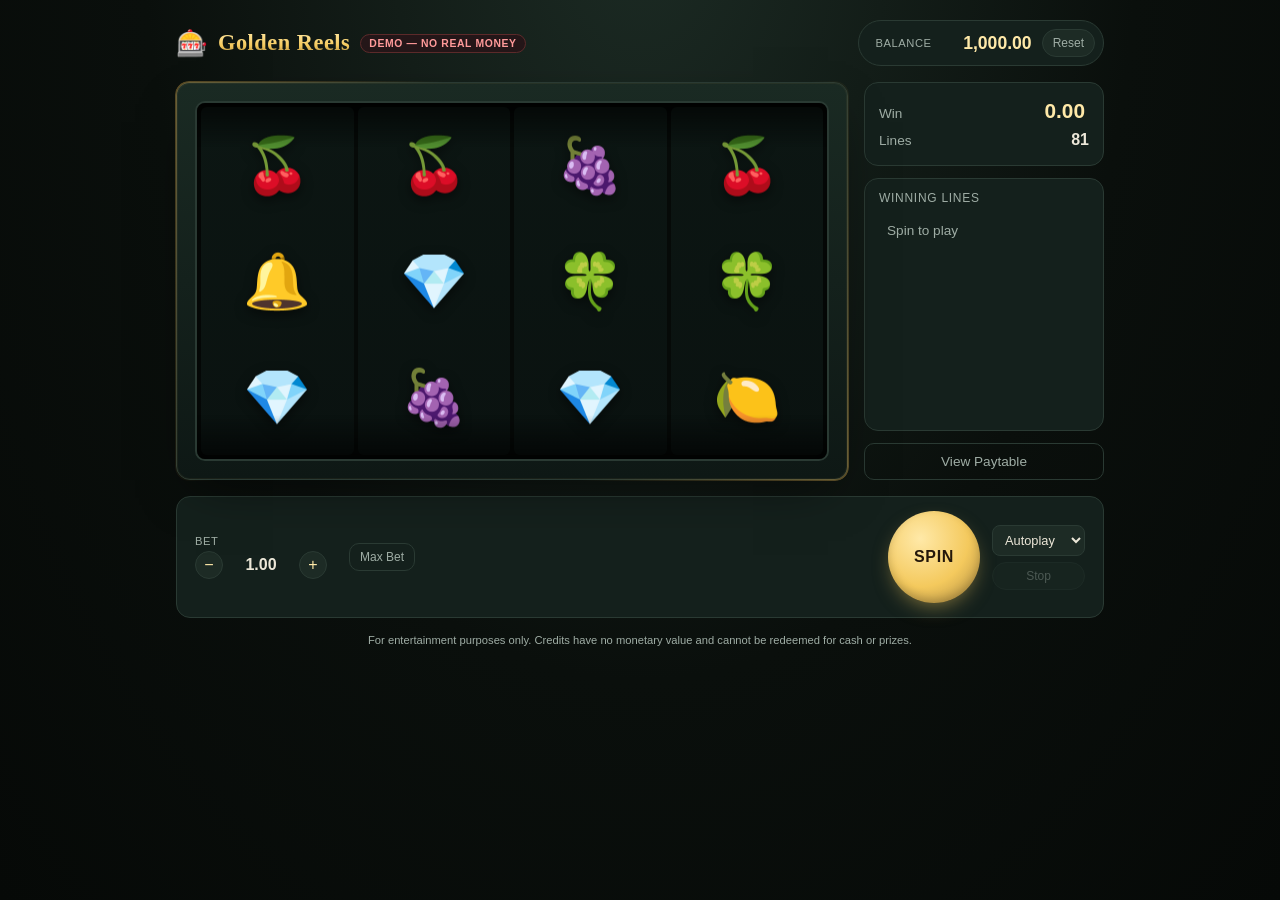
==== index.html @ acd743df "Initial commit: import slot project to this PC Co-Authored-By: Claude Sonnet 5 <noreply@anthropic.co" ====
<!DOCTYPE html>
<html lang="en">
<head>
<meta charset="UTF-8">
<meta name="viewport" content="width=device-width, initial-scale=1.0">
<title>Golden Reels — Demo Slot (81 Lines)</title>
<link rel="stylesheet" href="style.css">
</head>
<body>
<div class="table-felt">

  <header class="topbar">
    <div class="brand">
      <span class="brand-icon">🎰</span>
      <span class="brand-name">Golden Reels</span>
      <span class="demo-badge">DEMO — NO REAL MONEY</span>
    </div>
    <div class="balance-box">
      <span class="label">Balance</span>
      <span class="value" id="balance">1,000.00</span>
      <button class="mini-btn" id="reset-balance" title="Reset demo balance to 1,000.00">Reset</button>
    </div>
  </header>

  <main class="game">
    <div class="machine">
      <div class="machine-glow"></div>
      <div class="reels-frame">
        <div class="reels" id="reels">
          <!-- 4 reels injected by JS -->
        </div>
        <div class="reels-shade top"></div>
        <div class="reels-shade bottom"></div>
      </div>

      <canvas class="confetti-canvas" id="confetti-canvas"></canvas>

      <div class="win-banner" id="win-banner">
        <span class="win-banner-title" id="win-banner-title"></span>
        <span class="win-banner-amount" id="win-banner-amount"></span>
      </div>
    </div>

    <aside class="side-panel">
      <div class="panel-card">
        <div class="panel-row">
          <span class="panel-label">Win</span>
          <span class="panel-value gold" id="last-win">0.00 <small id="last-win-mult"></small></span>
        </div>
        <div class="panel-row">
          <span class="panel-label">Lines</span>
          <span class="panel-value">81</span>
        </div>
      </div>

      <div class="panel-card lines-list-card">
        <div class="panel-title">Winning Lines</div>
        <ul id="lines-list" class="lines-list">
          <li class="lines-list-empty">Spin to play</li>
        </ul>
      </div>

      <button class="text-btn" id="open-paytable">View Paytable</button>
    </aside>
  </main>

  <footer class="controls">
    <div class="bet-controls">
      <div class="bet-block">
        <span class="ctrl-label">Bet</span>
        <div class="stepper">
          <button id="bet-down" aria-label="Decrease bet">−</button>
          <span id="bet-amount">1.00</span>
          <button id="bet-up" aria-label="Increase bet">+</button>
        </div>
      </div>
      <button class="text-btn small" id="max-bet">Max Bet</button>
    </div>

    <div class="spin-controls">
      <button class="spin-btn" id="spin-btn">
        <span id="spin-btn-label">SPIN</span>
      </button>
      <div class="autoplay-controls">
        <select id="autoplay-count" title="Autoplay spins">
          <option value="0">Autoplay</option>
          <option value="10">10 spins</option>
          <option value="25">25 spins</option>
          <option value="50">50 spins</option>
          <option value="100">100 spins</option>
        </select>
        <button class="mini-btn" id="autoplay-stop" disabled>Stop</button>
      </div>
    </div>
  </footer>

  <p class="disclaimer">For entertainment purposes only. Credits have no monetary value and cannot be redeemed for cash or prizes.</p>
</div>

<div class="modal-backdrop" id="paytable-backdrop">
  <div class="modal" role="dialog" aria-modal="true" aria-labelledby="paytable-title">
    <div class="modal-header">
      <h2 id="paytable-title">Paytable</h2>
      <button class="modal-close" id="close-paytable" aria-label="Close paytable">✕</button>
    </div>
    <p class="modal-sub">Multipliers apply to your total bet per winning line. Matches count consecutively from the leftmost reel, checked across all 81 lines — several lines often win on the same spin. 🃏 Wild substitutes for all symbols.</p>
    <div class="paytable-grid" id="paytable-grid"></div>
  </div>
</div>

<div class="jackpot-overlay" id="jackpot-overlay">
  <div class="jackpot-flash"></div>
  <div class="jackpot-text" id="jackpot-text">JACKPOT!!!</div>
  <div class="coin-rain" id="coin-rain"></div>
</div>

<div class="secret-hint" id="secret-hint">✨</div>

<script src="script.js"></script>
</body>
</html>
---- style.css ----
:root {
  --felt-dark: #0b1210;
  --felt: #0f1f1a;
  --gold: #f4c95d;
  --gold-bright: #ffe9a8;
  --gold-dim: #a9873f;
  --ink: #0a0c0a;
  --panel: #14201c;
  --panel-line: #2a3a33;
  --text: #ece7d8;
  --text-dim: #9fada5;
  --red: #d84b4b;
  --win-glow: #ffd76a;
  --radius: 14px;
  color-scheme: dark;
}

* { box-sizing: border-box; }

html, body {
  margin: 0;
  min-height: 100%;
  background: radial-gradient(ellipse at 50% -10%, #1c2b24 0%, #0a0f0c 55%, #060907 100%);
  color: var(--text);
  font-family: "Segoe UI", -apple-system, BlinkMacSystemFont, "Helvetica Neue", Arial, sans-serif;
}

.table-felt {
  max-width: 960px;
  margin: 0 auto;
  padding: 20px 16px 32px;
  display: flex;
  flex-direction: column;
  gap: 16px;
  min-height: 100vh;
}

/* ---------- Topbar ---------- */
.topbar {
  display: flex;
  justify-content: space-between;
  align-items: center;
  flex-wrap: wrap;
  gap: 10px;
}

.brand {
  display: flex;
  align-items: center;
  gap: 10px;
}

.brand-icon { font-size: 1.6rem; }

.brand-name {
  font-family: Georgia, "Times New Roman", serif;
  font-weight: 700;
  font-size: 1.4rem;
  letter-spacing: 0.5px;
  background: linear-gradient(180deg, var(--gold-bright), var(--gold) 60%, var(--gold-dim));
  -webkit-background-clip: text;
  background-clip: text;
  color: transparent;
}

.demo-badge {
  font-size: 0.65rem;
  font-weight: 700;
  letter-spacing: 0.06em;
  background: #241618;
  color: #ff9a9a;
  border: 1px solid #5c2a2a;
  padding: 3px 8px;
  border-radius: 999px;
}

.balance-box {
  display: flex;
  align-items: center;
  gap: 10px;
  background: var(--panel);
  border: 1px solid var(--panel-line);
  border-radius: 999px;
  padding: 8px 8px 8px 16px;
}

.balance-box .label {
  font-size: 0.7rem;
  color: var(--text-dim);
  text-transform: uppercase;
  letter-spacing: 0.05em;
}

.balance-box .value {
  font-variant-numeric: tabular-nums;
  font-weight: 700;
  font-size: 1.1rem;
  color: var(--gold-bright);
  min-width: 90px;
  text-align: right;
}

.mini-btn {
  background: #1d2b25;
  border: 1px solid var(--panel-line);
  color: var(--text-dim);
  font-size: 0.75rem;
  padding: 6px 10px;
  border-radius: 999px;
  cursor: pointer;
  transition: all 0.15s ease;
}
.mini-btn:hover:not(:disabled) { color: var(--text); border-color: var(--gold-dim); }
.mini-btn:disabled { opacity: 0.4; cursor: not-allowed; }

/* ---------- Game layout ---------- */
.game {
  display: grid;
  grid-template-columns: 1fr 240px;
  gap: 16px;
}

@media (max-width: 720px) {
  .game { grid-template-columns: 1fr; }
}

.machine {
  position: relative;
  background: linear-gradient(180deg, #1a2a23, #0e1815);
  border: 1px solid var(--panel-line);
  border-radius: var(--radius);
  padding: 18px;
  box-shadow: 0 20px 50px -20px rgba(0,0,0,0.6), inset 0 0 0 1px rgba(244,201,93,0.05);
}

.machine-glow {
  position: absolute;
  inset: -2px;
  border-radius: var(--radius);
  padding: 2px;
  background: linear-gradient(120deg, var(--gold-dim), transparent 30%, transparent 70%, var(--gold-dim));
  opacity: 0.5;
  -webkit-mask: linear-gradient(#000 0 0) content-box, linear-gradient(#000 0 0);
  -webkit-mask-composite: xor;
  mask-composite: exclude;
  pointer-events: none;
}

.reels-frame {
  position: relative;
  border-radius: 10px;
  overflow: hidden;
  background: #060a08;
  border: 2px solid #2a3a33;
  box-shadow: inset 0 8px 24px rgba(0,0,0,0.6);
}

.reels {
  display: grid;
  grid-template-columns: repeat(4, 1fr);
  gap: 4px;
  padding: 4px;
}

.reel {
  position: relative;
  height: 348px;
  overflow: hidden;
  background: linear-gradient(180deg, #0c1613, #0a1210);
  border-radius: 6px;
}

.reel.landed::after {
  content: "";
  position: absolute;
  inset: 0;
  background: radial-gradient(circle, rgba(255,224,102,0.65), transparent 70%);
  animation: reelLandFlash 0.42s ease-out;
  pointer-events: none;
  z-index: 5;
}
@keyframes reelLandFlash {
  from { opacity: 1; transform: scale(0.7); }
  to   { opacity: 0; transform: scale(1.4); }
}

.reel-strip {
  display: flex;
  flex-direction: column;
  will-change: transform;
}

.symbol-tile {
  height: 116px;
  display: flex;
  align-items: center;
  justify-content: center;
  font-size: 3.4rem;
  filter: drop-shadow(0 4px 6px rgba(0,0,0,0.5));
}

.symbol-tile.win {
  animation: symbolPulse 0.9s ease-in-out infinite;
}

@keyframes symbolPulse {
  0%, 100% { transform: scale(1); filter: drop-shadow(0 0 0 rgba(255,215,106,0)); }
  50% { transform: scale(1.12); filter: drop-shadow(0 0 14px var(--win-glow)); }
}

.reels-shade {
  position: absolute;
  left: 0; right: 0;
  height: 44px;
  pointer-events: none;
}
.reels-shade.top { top: 0; background: linear-gradient(180deg, rgba(0,0,0,0.65), transparent); }
.reels-shade.bottom { bottom: 0; background: linear-gradient(0deg, rgba(0,0,0,0.65), transparent); }

.win-banner {
  position: absolute;
  top: 50%;
  left: 50%;
  transform: translate(-50%, -50%) scale(0.4) rotate(-6deg);
  background: rgba(6, 10, 8, 0.92);
  border: 2px solid var(--gold);
  color: var(--gold-bright);
  font-weight: 800;
  padding: 16px 34px;
  border-radius: 14px;
  letter-spacing: 0.03em;
  opacity: 0;
  pointer-events: none;
  transition: opacity 0.2s ease, transform 0.2s cubic-bezier(0.34, 1.56, 0.64, 1);
  text-shadow: 0 0 18px rgba(255,215,106,0.6);
  white-space: nowrap;
  text-align: center;
  z-index: 20;
  display: flex;
  flex-direction: column;
  align-items: center;
  gap: 2px;
}
.win-banner-title { font-size: 1.5rem; }
.win-banner-amount { font-size: 1.1rem; color: var(--text); }

.win-banner.show {
  opacity: 1;
  transform: translate(-50%, -50%) scale(1) rotate(0deg);
}

.win-banner.tier-win { border-color: var(--gold); }
.win-banner.tier-big {
  border-color: #ff9f4a;
  box-shadow: 0 0 40px rgba(255,159,74,0.5);
}
.win-banner.tier-big .win-banner-title { color: #ffb974; }
.win-banner.tier-mega {
  border-color: #ff5aa8;
  box-shadow: 0 0 60px rgba(255,90,168,0.6);
  animation: bannerShimmer 0.6s ease-in-out infinite alternate;
}
.win-banner.tier-mega .win-banner-title { color: #ff8fc7; }
.win-banner.tier-jackpot {
  border-color: #ffe066;
  box-shadow: 0 0 90px rgba(255,224,102,0.85);
  animation: bannerShimmer 0.35s ease-in-out infinite alternate, bannerRainbow 1.6s linear infinite;
}
.win-banner.tier-jackpot .win-banner-title {
  font-size: 1.9rem;
  background: linear-gradient(90deg, #ffe066, #ff5aa8, #66d9ff, #ffe066);
  background-size: 300% 100%;
  -webkit-background-clip: text;
  background-clip: text;
  color: transparent;
  animation: rainbowShift 1.2s linear infinite;
}

@keyframes bannerShimmer {
  from { transform: translate(-50%, -50%) scale(1) rotate(-1.5deg); }
  to   { transform: translate(-50%, -50%) scale(1.05) rotate(1.5deg); }
}
@keyframes bannerRainbow {
  0%   { border-color: #ffe066; }
  33%  { border-color: #ff5aa8; }
  66%  { border-color: #66d9ff; }
  100% { border-color: #ffe066; }
}
@keyframes rainbowShift {
  from { background-position: 0% 50%; }
  to   { background-position: 300% 50%; }
}

/* ---------- Confetti + screen shake ---------- */
.confetti-canvas {
  position: absolute;
  inset: 0;
  width: 100%;
  height: 100%;
  pointer-events: none;
  z-index: 15;
}

@keyframes screenShake {
  0%, 100% { transform: translate(0, 0); }
  20% { transform: translate(-6px, 3px); }
  40% { transform: translate(5px, -4px); }
  60% { transform: translate(-4px, -3px); }
  80% { transform: translate(6px, 4px); }
}
.machine.shake { animation: screenShake 0.4s ease-in-out; }
.machine.shake-hard { animation: screenShake 0.5s ease-in-out 2; }

/* ---------- Jackpot full-screen overlay (secret code + huge wins) ---------- */
.jackpot-overlay {
  position: fixed;
  inset: 0;
  z-index: 100;
  display: none;
  align-items: center;
  justify-content: center;
  overflow: hidden;
}
.jackpot-overlay.show { display: flex; }

.jackpot-flash {
  position: absolute;
  inset: 0;
  background: radial-gradient(circle at 50% 50%, rgba(255,224,102,0.35), rgba(0,0,0,0.75) 70%);
  animation: jackpotFlash 1s ease-in-out infinite alternate;
}
@keyframes jackpotFlash {
  from { opacity: 0.6; }
  to   { opacity: 1; }
}

.jackpot-text {
  position: relative;
  font-size: clamp(2.5rem, 10vw, 6rem);
  font-weight: 900;
  letter-spacing: 0.04em;
  background: linear-gradient(90deg, #ffe066, #ff5aa8, #66d9ff, #ffe066);
  background-size: 300% 100%;
  -webkit-background-clip: text;
  background-clip: text;
  color: transparent;
  animation: rainbowShift 1s linear infinite, jackpotPulse 0.5s ease-in-out infinite alternate;
  text-shadow: 0 0 50px rgba(255,224,102,0.6);
  text-align: center;
  padding: 0 20px;
}
@keyframes jackpotPulse {
  from { transform: scale(1) rotate(-2deg); }
  to   { transform: scale(1.12) rotate(2deg); }
}

.coin-rain {
  position: absolute;
  inset: 0;
  pointer-events: none;
}
.coin-rain span {
  position: absolute;
  top: -60px;
  font-size: 2rem;
  animation-name: coinFall;
  animation-timing-function: cubic-bezier(0.4, 0, 0.7, 1);
  animation-iteration-count: 1;
}
@keyframes coinFall {
  from { transform: translateY(-10vh) rotate(0deg); opacity: 1; }
  to   { transform: translateY(110vh) rotate(720deg); opacity: 0.9; }
}

/* ---------- Secret easter-egg hint ---------- */
.secret-hint {
  position: fixed;
  bottom: 24px;
  right: 24px;
  font-size: 2rem;
  opacity: 0;
  pointer-events: none;
  transform: scale(0.5) rotate(-15deg);
  transition: opacity 0.4s ease, transform 0.4s cubic-bezier(0.34, 1.56, 0.64, 1);
  filter: drop-shadow(0 0 12px rgba(255,224,102,0.8));
  z-index: 90;
}
.secret-hint.show {
  opacity: 1;
  transform: scale(1) rotate(0deg);
}

@media (prefers-reduced-motion: reduce) {
  .machine.shake, .machine.shake-hard,
  .win-banner.tier-mega, .win-banner.tier-jackpot,
  .jackpot-flash, .jackpot-text, .symbol-tile.win {
    animation: none !important;
  }
}

/* ---------- Side panel ---------- */
.side-panel {
  display: flex;
  flex-direction: column;
  gap: 12px;
}

.panel-card {
  background: var(--panel);
  border: 1px solid var(--panel-line);
  border-radius: var(--radius);
  padding: 12px 14px;
}

.panel-row {
  display: flex;
  justify-content: space-between;
  align-items: baseline;
  padding: 4px 0;
}

.panel-label { color: var(--text-dim); font-size: 0.85rem; }
.panel-value { font-weight: 700; font-variant-numeric: tabular-nums; }
.panel-value.gold { color: var(--gold-bright); font-size: 1.3rem; }
.panel-value.gold small { color: var(--text-dim); font-size: 0.7rem; font-weight: 700; margin-left: 4px; }

.lines-list-card {
  flex: 1;
  min-height: 140px;
  display: flex;
  flex-direction: column;
}

.panel-title {
  font-size: 0.75rem;
  text-transform: uppercase;
  letter-spacing: 0.06em;
  color: var(--text-dim);
  margin-bottom: 8px;
}

.lines-list {
  list-style: none;
  margin: 0;
  padding: 0;
  overflow-y: auto;
  max-height: 220px;
  font-size: 0.85rem;
  display: flex;
  flex-direction: column;
  gap: 6px;
}

.lines-list li {
  display: flex;
  justify-content: space-between;
  gap: 8px;
  padding: 6px 8px;
  background: #0f1a16;
  border-radius: 8px;
  border: 1px solid var(--panel-line);
}

.lines-list li .amt { color: var(--gold-bright); font-weight: 700; }
.lines-list-empty { color: var(--text-dim); background: transparent !important; border: none !important; text-align: center; padding-top: 10px !important; }

.text-btn {
  background: transparent;
  border: 1px solid var(--panel-line);
  color: var(--text-dim);
  padding: 10px;
  border-radius: 10px;
  cursor: pointer;
  font-size: 0.85rem;
  transition: all 0.15s ease;
}
.text-btn:hover { color: var(--gold-bright); border-color: var(--gold-dim); }
.text-btn.small { padding: 6px 10px; font-size: 0.75rem; }

/* ---------- Footer controls ---------- */
.controls {
  display: flex;
  justify-content: space-between;
  align-items: center;
  flex-wrap: wrap;
  gap: 16px;
  background: var(--panel);
  border: 1px solid var(--panel-line);
  border-radius: var(--radius);
  padding: 14px 18px;
}

.bet-controls {
  display: flex;
  align-items: center;
  gap: 22px;
  flex-wrap: wrap;
}

.bet-block {
  display: flex;
  flex-direction: column;
  gap: 4px;
}

.ctrl-label {
  font-size: 0.7rem;
  text-transform: uppercase;
  letter-spacing: 0.05em;
  color: var(--text-dim);
}

.stepper {
  display: flex;
  align-items: center;
  gap: 10px;
}

.stepper button {
  width: 28px;
  height: 28px;
  border-radius: 50%;
  border: 1px solid var(--panel-line);
  background: #1d2b25;
  color: var(--gold-bright);
  font-size: 1rem;
  cursor: pointer;
  line-height: 1;
}
.stepper button:hover { border-color: var(--gold-dim); }
.stepper span { min-width: 56px; text-align: center; font-weight: 700; font-variant-numeric: tabular-nums; }

.spin-controls {
  display: flex;
  align-items: center;
  gap: 12px;
}

.spin-btn {
  width: 92px;
  height: 92px;
  border-radius: 50%;
  border: none;
  background: radial-gradient(circle at 35% 30%, var(--gold-bright), var(--gold) 55%, var(--gold-dim) 100%);
  color: #24170a;
  font-weight: 800;
  font-size: 1rem;
  letter-spacing: 0.04em;
  cursor: pointer;
  box-shadow: 0 8px 20px -6px rgba(244,201,93,0.5), inset 0 -4px 8px rgba(0,0,0,0.2);
  transition: transform 0.1s ease, box-shadow 0.15s ease;
}
.spin-btn:hover:not(:disabled) { transform: translateY(-2px); box-shadow: 0 12px 24px -6px rgba(244,201,93,0.65), inset 0 -4px 8px rgba(0,0,0,0.2); }
.spin-btn:active:not(:disabled) { transform: translateY(1px) scale(0.98); }
.spin-btn:disabled { opacity: 0.55; cursor: not-allowed; }
.spin-btn.spinning { animation: spinPulse 1s linear infinite; }

@keyframes spinPulse {
  0% { box-shadow: 0 8px 20px -6px rgba(244,201,93,0.5), inset 0 -4px 8px rgba(0,0,0,0.2); }
  50% { box-shadow: 0 8px 30px -2px rgba(244,201,93,0.85), inset 0 -4px 8px rgba(0,0,0,0.2); }
  100% { box-shadow: 0 8px 20px -6px rgba(244,201,93,0.5), inset 0 -4px 8px rgba(0,0,0,0.2); }
}

.autoplay-controls {
  display: flex;
  flex-direction: column;
  gap: 6px;
}

.autoplay-controls select {
  background: #1d2b25;
  color: var(--text);
  border: 1px solid var(--panel-line);
  border-radius: 8px;
  padding: 6px 8px;
  font-size: 0.8rem;
}

.disclaimer {
  text-align: center;
  font-size: 0.7rem;
  color: var(--text-dim);
  margin: 0;
}

/* ---------- Modal ---------- */
.modal-backdrop {
  position: fixed;
  inset: 0;
  background: rgba(0,0,0,0.65);
  display: none;
  align-items: center;
  justify-content: center;
  padding: 20px;
  z-index: 50;
}
.modal-backdrop.show { display: flex; }

.modal {
  background: var(--panel);
  border: 1px solid var(--panel-line);
  border-radius: var(--radius);
  max-width: 560px;
  width: 100%;
  max-height: 80vh;
  overflow-y: auto;
  padding: 20px;
}

.modal-header {
  display: flex;
  justify-content: space-between;
  align-items: center;
}

.modal-header h2 {
  margin: 0;
  color: var(--gold-bright);
  font-family: Georgia, serif;
}

.modal-close {
  background: none;
  border: none;
  color: var(--text-dim);
  font-size: 1.1rem;
  cursor: pointer;
}
.modal-close:hover { color: var(--text); }

.modal-sub {
  color: var(--text-dim);
  font-size: 0.85rem;
  line-height: 1.4;
}

.paytable-grid {
  display: grid;
  grid-template-columns: 1fr;
  gap: 8px;
  margin-top: 12px;
}

.paytable-row {
  display: grid;
  grid-template-columns: 50px 1fr auto auto;
  align-items: center;
  gap: 10px;
  padding: 8px 10px;
  background: #0f1a16;
  border: 1px solid var(--panel-line);
  border-radius: 8px;
}

.paytable-row .sym { font-size: 1.8rem; text-align: center; }
.paytable-row .name { font-size: 0.85rem; color: var(--text-dim); }
.paytable-row .pay { font-variant-numeric: tabular-nums; font-weight: 700; font-size: 0.85rem; }
.paytable-row .pay .x { color: var(--text-dim); font-weight: 400; font-size: 0.7rem; }
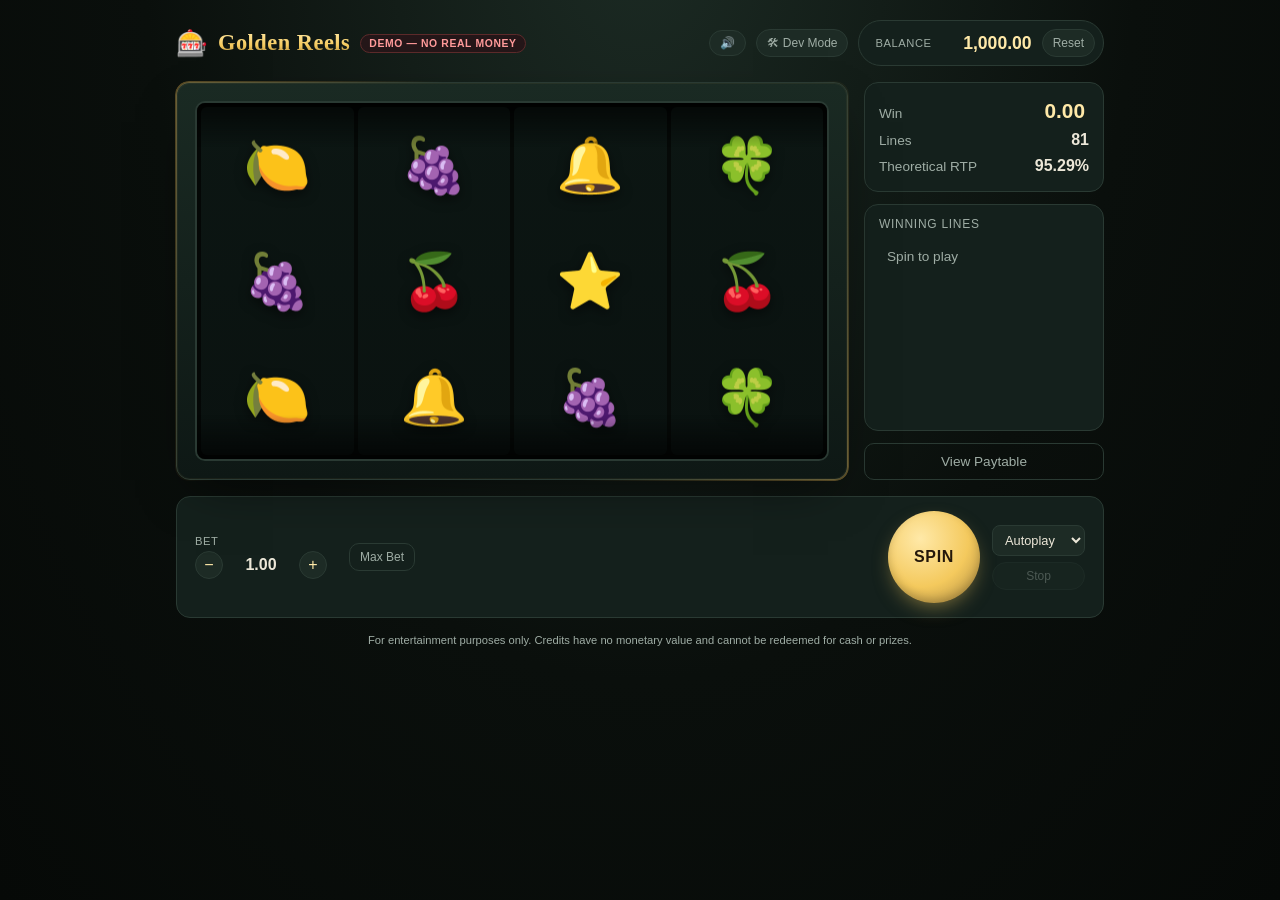
==== commit 1d8050a9: "Add sound effects and a Developer Mode RTP/volatility lab Synthesizes spin/reel/win/jackpot sounds v" ====
--- a/index.html
+++ b/index.html
@@ -15,10 +15,14 @@
       <span class="brand-name">Golden Reels</span>
       <span class="demo-badge">DEMO — NO REAL MONEY</span>
     </div>
-    <div class="balance-box">
-      <span class="label">Balance</span>
-      <span class="value" id="balance">1,000.00</span>
-      <button class="mini-btn" id="reset-balance" title="Reset demo balance to 1,000.00">Reset</button>
+    <div class="topbar-actions">
+      <button class="mini-btn icon-btn" id="mute-toggle" title="Mute sound">🔊</button>
+      <button class="mini-btn" id="open-devmode" title="Open Developer Mode">🛠 Dev Mode</button>
+      <div class="balance-box">
+        <span class="label">Balance</span>
+        <span class="value" id="balance">1,000.00</span>
+        <button class="mini-btn" id="reset-balance" title="Reset demo balance to 1,000.00">Reset</button>
+      </div>
     </div>
   </header>
 
@@ -50,6 +54,10 @@
         <div class="panel-row">
           <span class="panel-label">Lines</span>
           <span class="panel-value">81</span>
+        </div>
+        <div class="panel-row">
+          <span class="panel-label">Theoretical RTP</span>
+          <span class="panel-value" id="rtp-display">—</span>
         </div>
       </div>
 
@@ -104,6 +112,7 @@
       <button class="modal-close" id="close-paytable" aria-label="Close paytable">✕</button>
     </div>
     <p class="modal-sub">Multipliers apply to your total bet per winning line. Matches count consecutively from the leftmost reel, checked across all 81 lines — several lines often win on the same spin. 🃏 Wild substitutes for all symbols.</p>
+    <p class="paytable-math" id="paytable-math"></p>
     <div class="paytable-grid" id="paytable-grid"></div>
   </div>
 </div>
@@ -116,6 +125,108 @@
 
 <div class="secret-hint" id="secret-hint">✨</div>
 
+<div class="modal-backdrop" id="dev-backdrop">
+  <div class="modal dev-modal" role="dialog" aria-modal="true" aria-labelledby="dev-title">
+    <div class="modal-header">
+      <h2 id="dev-title">🛠 Developer Mode — RTP Lab</h2>
+      <button class="modal-close" id="close-devmode" aria-label="Close developer mode">✕</button>
+    </div>
+    <p class="modal-sub">This rewrites the game's real math (symbol weights and paytable), so every number below reflects actual spins — the same probability model real slot PAR sheets use. Changes are saved locally and apply immediately.</p>
+
+    <div class="dev-section">
+      <div class="dev-math-grid" id="dev-math-grid"></div>
+    </div>
+
+    <div class="dev-section">
+      <div class="dev-section-title">Volatility Preset</div>
+      <div class="preset-buttons" id="preset-buttons">
+        <button class="preset-btn" data-preset="low">Low</button>
+        <button class="preset-btn" data-preset="medium">Medium</button>
+        <button class="preset-btn" data-preset="high">High</button>
+        <button class="preset-btn" data-preset="extreme">Extreme</button>
+      </div>
+      <p class="dev-hint">Real designers tune two separate knobs: symbol rarity spread (weight) and payout spread (pay×3/pay×4). Presets change both, then rescale to your target RTP below — so you're comparing volatility with RTP held constant, same as it works in a real PAR sheet.</p>
+    </div>
+
+    <div class="dev-section">
+      <div class="dev-section-title">Target RTP</div>
+      <div class="target-rtp-row">
+        <input type="range" id="target-rtp-slider" min="80" max="99" step="0.1" value="95">
+        <span id="target-rtp-value">95.0%</span>
+        <button class="text-btn small" id="apply-target-rtp">Apply</button>
+      </div>
+      <p class="dev-hint">Scales every payout proportionally so theoretical RTP matches this target exactly, without touching the volatility shape. Real online slots typically sit 94–97% RTP; land-based cabinets run lower, often 85–92%.</p>
+    </div>
+
+    <div class="dev-section">
+      <div class="dev-section-title">Advanced: Symbol Table</div>
+      <div class="dev-table-wrap">
+        <table class="dev-table" id="dev-symbol-table">
+          <thead><tr><th>Symbol</th><th>Weight</th><th>Pay ×3</th><th>Pay ×4</th></tr></thead>
+          <tbody id="dev-symbol-tbody"></tbody>
+        </table>
+      </div>
+      <p class="dev-hint">Weight controls how often a symbol shows up (drives hit frequency). Pay ×3 / ×4 control how much a match is worth (drives volatility and RTP). Edits apply instantly to real spins.</p>
+    </div>
+
+    <div class="dev-section">
+      <div class="dev-section-title">Simulation (fast-forward, no animation)</div>
+      <div class="sim-controls">
+        <select id="sim-spins">
+          <option value="1000">1,000 spins</option>
+          <option value="10000" selected>10,000 spins</option>
+          <option value="100000">100,000 spins</option>
+          <option value="500000">500,000 spins</option>
+        </select>
+        <button class="text-btn small" id="run-simulation">Run Simulation</button>
+      </div>
+      <div class="sim-results" id="sim-results">
+        <p class="lines-list-empty">Run a simulation to see measured RTP, hit frequency and volatility converge on the math above.</p>
+      </div>
+      <div class="sim-histogram" id="sim-histogram"></div>
+    </div>
+
+    <div class="dev-section">
+      <div class="dev-section-title">Bankroll Session Simulator</div>
+      <p class="dev-hint">The simulation above normalizes to a 1-credit bet, since bet size doesn't change RTP. This one plays real sessions — an actual bet spent from a starting balance every spin — so you can see how bet size affects how long a bankroll survives, and how bumpy the ride feels.</p>
+      <div class="session-controls">
+        <label>Starting Balance<input type="number" id="session-balance" min="1" step="10" value="1000"></label>
+        <label>Bet Size<input type="number" id="session-bet" min="0.1" step="0.1" value="1"></label>
+        <label>Spins / Session
+          <select id="session-spins">
+            <option value="50">50</option>
+            <option value="100" selected>100</option>
+            <option value="250">250</option>
+            <option value="500">500</option>
+          </select>
+        </label>
+        <label>Sessions
+          <select id="session-count">
+            <option value="100">100</option>
+            <option value="300" selected>300</option>
+            <option value="1000">1000</option>
+          </select>
+        </label>
+      </div>
+      <div class="session-buttons">
+        <button class="text-btn small" id="run-session-sim">Run Session Simulation</button>
+        <button class="text-btn small" id="run-bet-sweep">Find Best Bet Size</button>
+      </div>
+      <div class="session-results" id="session-results">
+        <p class="lines-list-empty">Run a session simulation to see bust probability, drawdown, and a balance-over-time fan chart.</p>
+      </div>
+      <div class="session-chart-wrap">
+        <svg id="session-chart" class="session-chart" viewBox="0 0 600 220" preserveAspectRatio="none"></svg>
+      </div>
+      <div class="bet-sweep-results" id="bet-sweep-results"></div>
+    </div>
+
+    <div class="dev-section dev-reset-row">
+      <button class="text-btn small" id="reset-devmode">Reset to Shipped Defaults</button>
+    </div>
+  </div>
+</div>
+
 <script src="script.js"></script>
 </body>
 </html>
--- a/style.css
+++ b/style.css
@@ -72,6 +72,19 @@
   border: 1px solid #5c2a2a;
   padding: 3px 8px;
   border-radius: 999px;
+}
+
+.topbar-actions {
+  display: flex;
+  align-items: center;
+  gap: 10px;
+  flex-wrap: wrap;
+}
+
+.icon-btn {
+  font-size: 1rem;
+  padding: 6px 10px;
+  line-height: 1;
 }
 
 .balance-box {
@@ -656,3 +669,243 @@
 .paytable-row .name { font-size: 0.85rem; color: var(--text-dim); }
 .paytable-row .pay { font-variant-numeric: tabular-nums; font-weight: 700; font-size: 0.85rem; }
 .paytable-row .pay .x { color: var(--text-dim); font-weight: 400; font-size: 0.7rem; }
+
+.paytable-math {
+  margin: 10px 0 0;
+  font-size: 0.85rem;
+  font-weight: 700;
+  color: var(--gold-bright);
+}
+
+/* ---------- Developer Mode ---------- */
+.dev-modal { max-width: 720px; }
+
+.dev-section {
+  margin-top: 18px;
+  padding-top: 14px;
+  border-top: 1px solid var(--panel-line);
+}
+
+.dev-section-title {
+  font-size: 0.75rem;
+  text-transform: uppercase;
+  letter-spacing: 0.06em;
+  color: var(--text-dim);
+  margin-bottom: 10px;
+}
+
+.dev-hint {
+  margin: 8px 0 0;
+  font-size: 0.78rem;
+  color: var(--text-dim);
+  line-height: 1.4;
+}
+
+.dev-math-grid {
+  display: grid;
+  grid-template-columns: repeat(auto-fit, minmax(140px, 1fr));
+  gap: 8px;
+}
+.dev-math-grid .panel-row {
+  flex-direction: column;
+  align-items: flex-start;
+  gap: 2px;
+  background: #0f1a16;
+  border: 1px solid var(--panel-line);
+  border-radius: 8px;
+  padding: 8px 10px;
+}
+
+.preset-buttons {
+  display: flex;
+  gap: 8px;
+  flex-wrap: wrap;
+}
+
+.preset-btn {
+  background: #1d2b25;
+  border: 1px solid var(--panel-line);
+  color: var(--text-dim);
+  padding: 8px 16px;
+  border-radius: 999px;
+  cursor: pointer;
+  font-size: 0.85rem;
+  font-weight: 700;
+  transition: all 0.15s ease;
+}
+.preset-btn:hover { color: var(--text); border-color: var(--gold-dim); }
+.preset-btn.active {
+  color: #24170a;
+  background: linear-gradient(180deg, var(--gold-bright), var(--gold));
+  border-color: var(--gold);
+}
+
+.target-rtp-row {
+  display: flex;
+  align-items: center;
+  gap: 12px;
+}
+.target-rtp-row input[type="range"] { flex: 1; accent-color: var(--gold); }
+.target-rtp-row span {
+  min-width: 54px;
+  font-weight: 700;
+  font-variant-numeric: tabular-nums;
+  color: var(--gold-bright);
+}
+
+.dev-table-wrap { overflow-x: auto; }
+
+.dev-table {
+  width: 100%;
+  border-collapse: collapse;
+  font-size: 0.82rem;
+}
+.dev-table th {
+  text-align: left;
+  color: var(--text-dim);
+  font-weight: 700;
+  padding: 4px 6px;
+  border-bottom: 1px solid var(--panel-line);
+}
+.dev-table td { padding: 4px 6px; }
+.dev-table .dev-sym-cell { white-space: nowrap; }
+.dev-table input[type="number"] {
+  width: 72px;
+  background: #0f1a16;
+  border: 1px solid var(--panel-line);
+  color: var(--text);
+  border-radius: 6px;
+  padding: 5px 6px;
+  font-variant-numeric: tabular-nums;
+}
+.dev-table input[type="number"]:focus { border-color: var(--gold-dim); outline: none; }
+
+.sim-controls {
+  display: flex;
+  gap: 10px;
+  align-items: center;
+}
+.sim-controls select {
+  background: #1d2b25;
+  color: var(--text);
+  border: 1px solid var(--panel-line);
+  border-radius: 8px;
+  padding: 8px 10px;
+  font-size: 0.85rem;
+}
+
+.sim-results {
+  margin-top: 12px;
+  display: grid;
+  grid-template-columns: repeat(auto-fit, minmax(140px, 1fr));
+  gap: 8px;
+}
+.sim-results .panel-row {
+  flex-direction: column;
+  align-items: flex-start;
+  gap: 2px;
+  background: #0f1a16;
+  border: 1px solid var(--panel-line);
+  border-radius: 8px;
+  padding: 8px 10px;
+}
+
+.sim-histogram {
+  display: flex;
+  align-items: flex-end;
+  gap: 10px;
+  height: 130px;
+  margin-top: 16px;
+  padding: 0 4px;
+}
+
+.hist-bar-col {
+  flex: 1;
+  display: flex;
+  flex-direction: column;
+  align-items: center;
+  justify-content: flex-end;
+  height: 100%;
+  gap: 4px;
+}
+
+.hist-bar {
+  width: 100%;
+  max-width: 42px;
+  background: linear-gradient(180deg, var(--gold-bright), var(--gold-dim));
+  border-radius: 6px 6px 2px 2px;
+  min-height: 2px;
+  transition: height 0.3s ease;
+}
+
+.hist-label { font-size: 0.68rem; color: var(--text-dim); text-align: center; }
+.hist-pct { font-size: 0.72rem; font-weight: 700; color: var(--gold-bright); }
+
+.session-controls {
+  display: grid;
+  grid-template-columns: repeat(auto-fit, minmax(130px, 1fr));
+  gap: 10px;
+  margin-top: 10px;
+}
+.session-controls label {
+  display: flex;
+  flex-direction: column;
+  gap: 4px;
+  font-size: 0.72rem;
+  text-transform: uppercase;
+  letter-spacing: 0.05em;
+  color: var(--text-dim);
+}
+.session-controls input,
+.session-controls select {
+  background: #0f1a16;
+  color: var(--text);
+  border: 1px solid var(--panel-line);
+  border-radius: 8px;
+  padding: 7px 8px;
+  font-size: 0.85rem;
+  font-variant-numeric: tabular-nums;
+}
+
+.session-buttons {
+  display: flex;
+  gap: 10px;
+  margin-top: 12px;
+  flex-wrap: wrap;
+}
+
+.session-results {
+  margin-top: 12px;
+  display: grid;
+  grid-template-columns: repeat(auto-fit, minmax(140px, 1fr));
+  gap: 8px;
+}
+.session-results .panel-row {
+  flex-direction: column;
+  align-items: flex-start;
+  gap: 2px;
+  background: #0f1a16;
+  border: 1px solid var(--panel-line);
+  border-radius: 8px;
+  padding: 8px 10px;
+}
+
+.session-chart-wrap {
+  margin-top: 14px;
+  background: #0a1310;
+  border: 1px solid var(--panel-line);
+  border-radius: 10px;
+  padding: 8px;
+}
+.session-chart { width: 100%; height: 180px; display: block; }
+
+.bet-sweep-results { margin-top: 14px; }
+.bet-sweep-table { margin-top: 8px; }
+.bet-sweep-table th, .bet-sweep-table td { text-align: left; }
+.bet-sweep-best {
+  background: rgba(244, 201, 93, 0.12);
+  font-weight: 700;
+  color: var(--gold-bright);
+}
+
+.dev-reset-row { display: flex; justify-content: flex-end; }
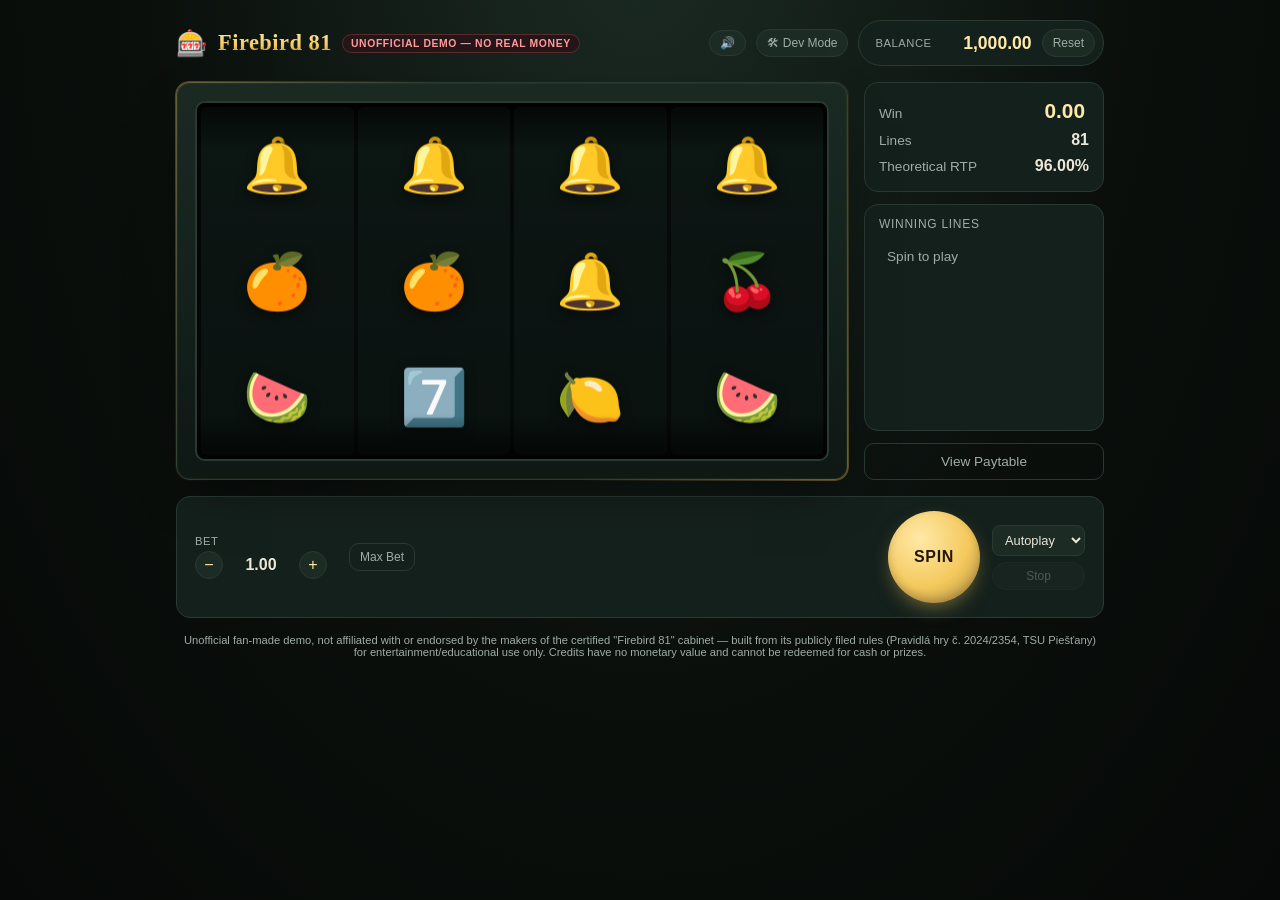
==== commit e39bf26a: "Rebuild game math to match the certified Firebird 81 rules Replaces the fictional symbol set/paytabl" ====
--- a/index.html
+++ b/index.html
@@ -3,7 +3,7 @@
 <head>
 <meta charset="UTF-8">
 <meta name="viewport" content="width=device-width, initial-scale=1.0">
-<title>Golden Reels — Demo Slot (81 Lines)</title>
+<title>Firebird 81 — Unofficial Demo (81 Lines)</title>
 <link rel="stylesheet" href="style.css">
 </head>
 <body>
@@ -12,8 +12,8 @@
   <header class="topbar">
     <div class="brand">
       <span class="brand-icon">🎰</span>
-      <span class="brand-name">Golden Reels</span>
-      <span class="demo-badge">DEMO — NO REAL MONEY</span>
+      <span class="brand-name">Firebird 81</span>
+      <span class="demo-badge">UNOFFICIAL DEMO — NO REAL MONEY</span>
     </div>
     <div class="topbar-actions">
       <button class="mini-btn icon-btn" id="mute-toggle" title="Mute sound">🔊</button>
@@ -102,7 +102,7 @@
     </div>
   </footer>
 
-  <p class="disclaimer">For entertainment purposes only. Credits have no monetary value and cannot be redeemed for cash or prizes.</p>
+  <p class="disclaimer">Unofficial fan-made demo, not affiliated with or endorsed by the makers of the certified "Firebird 81" cabinet — built from its publicly filed rules (Pravidlá hry č. 2024/2354, TSU Piešťany) for entertainment/educational use only. Credits have no monetary value and cannot be redeemed for cash or prizes.</p>
 </div>
 
 <div class="modal-backdrop" id="paytable-backdrop">
@@ -111,7 +111,7 @@
       <h2 id="paytable-title">Paytable</h2>
       <button class="modal-close" id="close-paytable" aria-label="Close paytable">✕</button>
     </div>
-    <p class="modal-sub">Multipliers apply to your total bet per winning line. Matches count consecutively from the leftmost reel, checked across all 81 lines — several lines often win on the same spin. 🃏 Wild substitutes for all symbols.</p>
+    <p class="modal-sub">Multipliers apply to your total bet per winning line. Matches count consecutively from the leftmost reel, checked across all 81 lines — several lines often win on the same spin. 🐦‍🔥 Wild substitutes for all symbols and multiplies the win it takes part in (×2 / ×4 / ×8 for 1 / 2 / 3 wilds) — it has no payout of its own.</p>
     <p class="paytable-math" id="paytable-math"></p>
     <div class="paytable-grid" id="paytable-grid"></div>
   </div>
@@ -131,7 +131,7 @@
       <h2 id="dev-title">🛠 Developer Mode — RTP Lab</h2>
       <button class="modal-close" id="close-devmode" aria-label="Close developer mode">✕</button>
     </div>
-    <p class="modal-sub">This rewrites the game's real math (symbol weights and paytable), so every number below reflects actual spins — the same probability model real slot PAR sheets use. Changes are saved locally and apply immediately.</p>
+    <p class="modal-sub">Firebird 81's certified paytable (Pravidlá hry č. 2024/2354) is fixed and never rescaled here — only reel weights (the operator's confidential probability table) are tuned, the same lever real multi-RTP-certified cabinets use to offer several RTP tiers off one certified prize table. Changes are saved locally and apply immediately to real spins.</p>
 
     <div class="dev-section">
       <div class="dev-math-grid" id="dev-math-grid"></div>
@@ -145,17 +145,17 @@
         <button class="preset-btn" data-preset="high">High</button>
         <button class="preset-btn" data-preset="extreme">Extreme</button>
       </div>
-      <p class="dev-hint">Real designers tune two separate knobs: symbol rarity spread (weight) and payout spread (pay×3/pay×4). Presets change both, then rescale to your target RTP below — so you're comparing volatility with RTP held constant, same as it works in a real PAR sheet.</p>
+      <p class="dev-hint">Every preset uses the exact same certified paytable — only how common each symbol is changes. Low concentrates weight on one cheap symbol (chains often, pays little); High/Extreme flatten the weights (no symbol dominates, hits get rarer) so the rare, expensive symbols carry more of the RTP. Presets re-apply your target RTP below, so you're comparing volatility with RTP held constant.</p>
     </div>
 
     <div class="dev-section">
       <div class="dev-section-title">Target RTP</div>
       <div class="target-rtp-row">
-        <input type="range" id="target-rtp-slider" min="80" max="99" step="0.1" value="95">
-        <span id="target-rtp-value">95.0%</span>
+        <input type="range" id="target-rtp-slider" min="82.12" max="97.98" step="0.01" value="96">
+        <span id="target-rtp-value">96.00%</span>
         <button class="text-btn small" id="apply-target-rtp">Apply</button>
       </div>
-      <p class="dev-hint">Scales every payout proportionally so theoretical RTP matches this target exactly, without touching the volatility shape. Real online slots typically sit 94–97% RTP; land-based cabinets run lower, often 85–92%.</p>
+      <p class="dev-hint">Solves for the reel-weight scaling (on Watermelon/Bell/Seven/Wild) that hits this RTP exactly — the certified paytable itself is never touched. Bounded to 82.12%–97.98%, the range certified for Firebird 81 across its available RTP configurations.</p>
     </div>
 
     <div class="dev-section">
@@ -166,7 +166,7 @@
           <tbody id="dev-symbol-tbody"></tbody>
         </table>
       </div>
-      <p class="dev-hint">Weight controls how often a symbol shows up (drives hit frequency). Pay ×3 / ×4 control how much a match is worth (drives volatility and RTP). Edits apply instantly to real spins.</p>
+      <p class="dev-hint">Weight controls how often a symbol shows up (drives hit frequency). Pay ×3 / ×4 are the certified paytable values (Wild is 0/0 — it multiplies wins instead of paying on its own). Editing either applies instantly to real spins; edit pay values only if you're deliberately deviating from the certified table.</p>
     </div>
 
     <div class="dev-section">
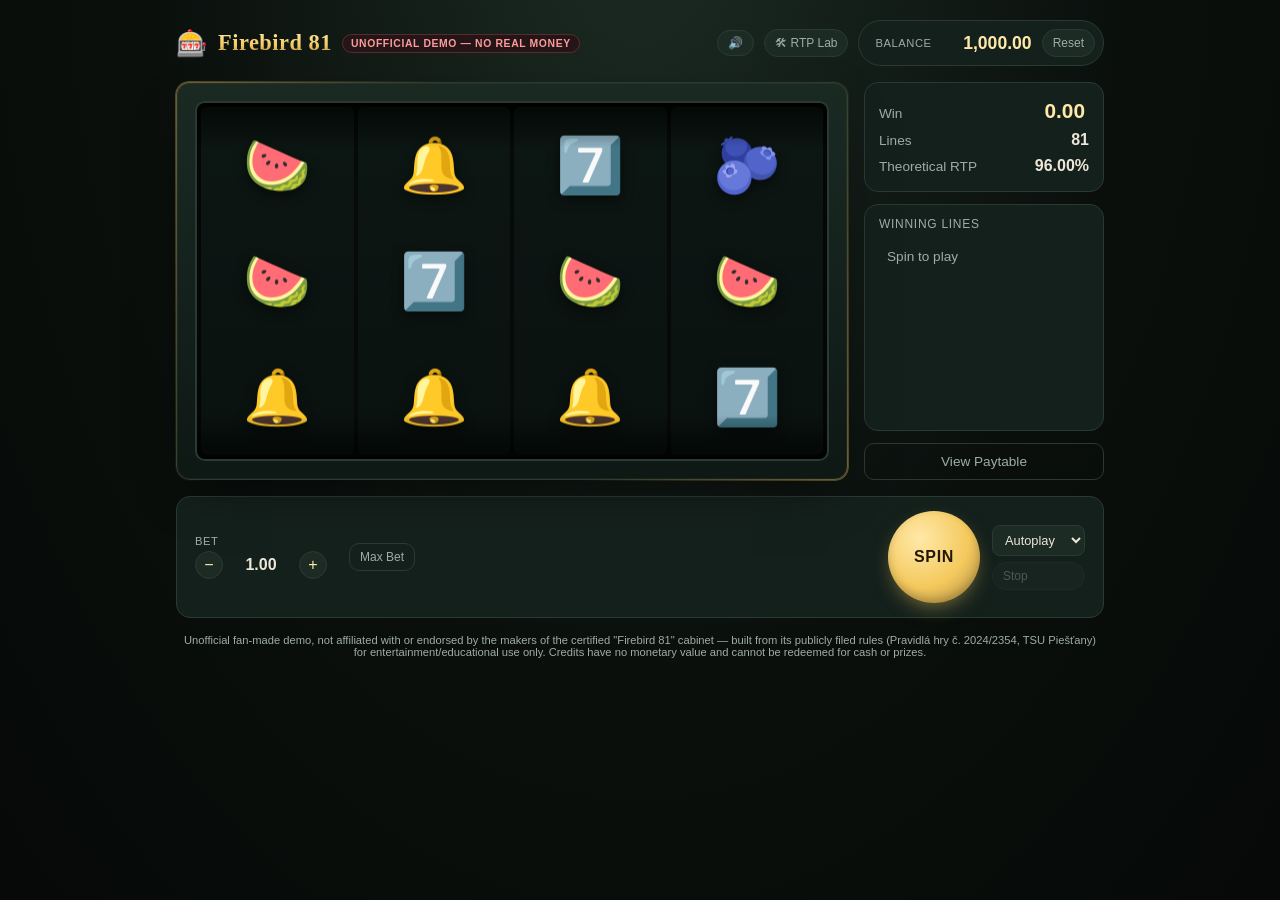
==== commit bf1edd89: "Split RTP Lab into a standalone sub-site; add session profit metrics Extracts all DOM-independent ga" ====
--- a/index.html
+++ b/index.html
@@ -17,7 +17,7 @@
     </div>
     <div class="topbar-actions">
       <button class="mini-btn icon-btn" id="mute-toggle" title="Mute sound">🔊</button>
-      <button class="mini-btn" id="open-devmode" title="Open Developer Mode">🛠 Dev Mode</button>
+      <a class="mini-btn" href="lab.html" target="_blank" rel="noopener" title="Open the RTP Lab in a new tab">🛠 RTP Lab</a>
       <div class="balance-box">
         <span class="label">Balance</span>
         <span class="value" id="balance">1,000.00</span>
@@ -125,108 +125,7 @@
 
 <div class="secret-hint" id="secret-hint">✨</div>
 
-<div class="modal-backdrop" id="dev-backdrop">
-  <div class="modal dev-modal" role="dialog" aria-modal="true" aria-labelledby="dev-title">
-    <div class="modal-header">
-      <h2 id="dev-title">🛠 Developer Mode — RTP Lab</h2>
-      <button class="modal-close" id="close-devmode" aria-label="Close developer mode">✕</button>
-    </div>
-    <p class="modal-sub">Firebird 81's certified paytable (Pravidlá hry č. 2024/2354) is fixed and never rescaled here — only reel weights (the operator's confidential probability table) are tuned, the same lever real multi-RTP-certified cabinets use to offer several RTP tiers off one certified prize table. Changes are saved locally and apply immediately to real spins.</p>
-
-    <div class="dev-section">
-      <div class="dev-math-grid" id="dev-math-grid"></div>
-    </div>
-
-    <div class="dev-section">
-      <div class="dev-section-title">Volatility Preset</div>
-      <div class="preset-buttons" id="preset-buttons">
-        <button class="preset-btn" data-preset="low">Low</button>
-        <button class="preset-btn" data-preset="medium">Medium</button>
-        <button class="preset-btn" data-preset="high">High</button>
-        <button class="preset-btn" data-preset="extreme">Extreme</button>
-      </div>
-      <p class="dev-hint">Every preset uses the exact same certified paytable — only how common each symbol is changes. Low concentrates weight on one cheap symbol (chains often, pays little); High/Extreme flatten the weights (no symbol dominates, hits get rarer) so the rare, expensive symbols carry more of the RTP. Presets re-apply your target RTP below, so you're comparing volatility with RTP held constant.</p>
-    </div>
-
-    <div class="dev-section">
-      <div class="dev-section-title">Target RTP</div>
-      <div class="target-rtp-row">
-        <input type="range" id="target-rtp-slider" min="82.12" max="97.98" step="0.01" value="96">
-        <span id="target-rtp-value">96.00%</span>
-        <button class="text-btn small" id="apply-target-rtp">Apply</button>
-      </div>
-      <p class="dev-hint">Solves for the reel-weight scaling (on Watermelon/Bell/Seven/Wild) that hits this RTP exactly — the certified paytable itself is never touched. Bounded to 82.12%–97.98%, the range certified for Firebird 81 across its available RTP configurations.</p>
-    </div>
-
-    <div class="dev-section">
-      <div class="dev-section-title">Advanced: Symbol Table</div>
-      <div class="dev-table-wrap">
-        <table class="dev-table" id="dev-symbol-table">
-          <thead><tr><th>Symbol</th><th>Weight</th><th>Pay ×3</th><th>Pay ×4</th></tr></thead>
-          <tbody id="dev-symbol-tbody"></tbody>
-        </table>
-      </div>
-      <p class="dev-hint">Weight controls how often a symbol shows up (drives hit frequency). Pay ×3 / ×4 are the certified paytable values (Wild is 0/0 — it multiplies wins instead of paying on its own). Editing either applies instantly to real spins; edit pay values only if you're deliberately deviating from the certified table.</p>
-    </div>
-
-    <div class="dev-section">
-      <div class="dev-section-title">Simulation (fast-forward, no animation)</div>
-      <div class="sim-controls">
-        <select id="sim-spins">
-          <option value="1000">1,000 spins</option>
-          <option value="10000" selected>10,000 spins</option>
-          <option value="100000">100,000 spins</option>
-          <option value="500000">500,000 spins</option>
-        </select>
-        <button class="text-btn small" id="run-simulation">Run Simulation</button>
-      </div>
-      <div class="sim-results" id="sim-results">
-        <p class="lines-list-empty">Run a simulation to see measured RTP, hit frequency and volatility converge on the math above.</p>
-      </div>
-      <div class="sim-histogram" id="sim-histogram"></div>
-    </div>
-
-    <div class="dev-section">
-      <div class="dev-section-title">Bankroll Session Simulator</div>
-      <p class="dev-hint">The simulation above normalizes to a 1-credit bet, since bet size doesn't change RTP. This one plays real sessions — an actual bet spent from a starting balance every spin — so you can see how bet size affects how long a bankroll survives, and how bumpy the ride feels.</p>
-      <div class="session-controls">
-        <label>Starting Balance<input type="number" id="session-balance" min="1" step="10" value="1000"></label>
-        <label>Bet Size<input type="number" id="session-bet" min="0.1" step="0.1" value="1"></label>
-        <label>Spins / Session
-          <select id="session-spins">
-            <option value="50">50</option>
-            <option value="100" selected>100</option>
-            <option value="250">250</option>
-            <option value="500">500</option>
-          </select>
-        </label>
-        <label>Sessions
-          <select id="session-count">
-            <option value="100">100</option>
-            <option value="300" selected>300</option>
-            <option value="1000">1000</option>
-          </select>
-        </label>
-      </div>
-      <div class="session-buttons">
-        <button class="text-btn small" id="run-session-sim">Run Session Simulation</button>
-        <button class="text-btn small" id="run-bet-sweep">Find Best Bet Size</button>
-      </div>
-      <div class="session-results" id="session-results">
-        <p class="lines-list-empty">Run a session simulation to see bust probability, drawdown, and a balance-over-time fan chart.</p>
-      </div>
-      <div class="session-chart-wrap">
-        <svg id="session-chart" class="session-chart" viewBox="0 0 600 220" preserveAspectRatio="none"></svg>
-      </div>
-      <div class="bet-sweep-results" id="bet-sweep-results"></div>
-    </div>
-
-    <div class="dev-section dev-reset-row">
-      <button class="text-btn small" id="reset-devmode">Reset to Shipped Defaults</button>
-    </div>
-  </div>
-</div>
-
+<script src="engine.js"></script>
 <script src="script.js"></script>
 </body>
 </html>
--- a/style.css
+++ b/style.css
@@ -114,6 +114,8 @@
 }
 
 .mini-btn {
+  display: inline-flex;
+  align-items: center;
   background: #1d2b25;
   border: 1px solid var(--panel-line);
   color: var(--text-dim);
@@ -121,6 +123,7 @@
   padding: 6px 10px;
   border-radius: 999px;
   cursor: pointer;
+  text-decoration: none;
   transition: all 0.15s ease;
 }
 .mini-btn:hover:not(:disabled) { color: var(--text); border-color: var(--gold-dim); }
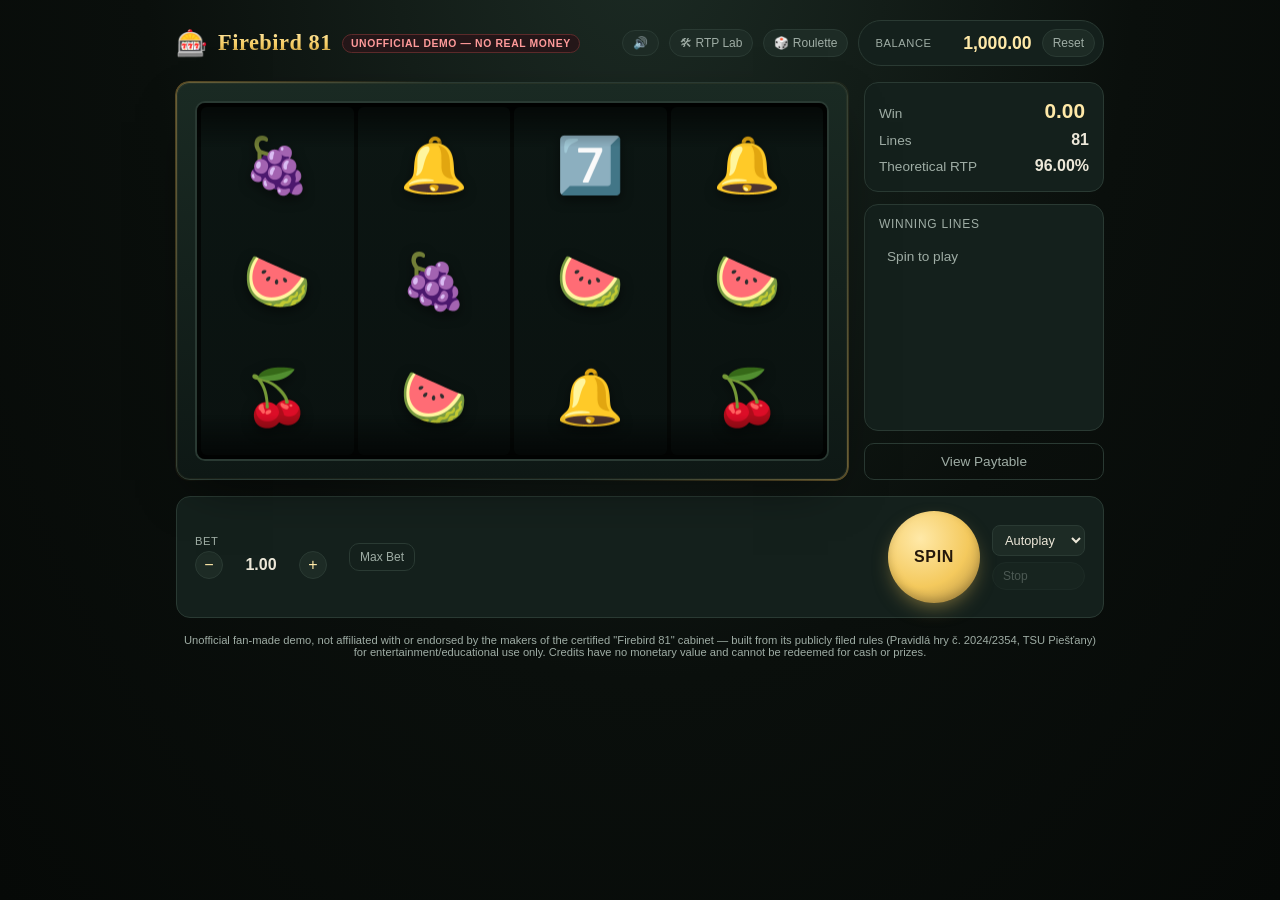
==== commit 959149d0: "Add a standalone Roulette Lab sub-site New European roulette simulator (roulette.html/roulette.js/ro" ====
--- a/index.html
+++ b/index.html
@@ -18,6 +18,7 @@
     <div class="topbar-actions">
       <button class="mini-btn icon-btn" id="mute-toggle" title="Mute sound">🔊</button>
       <a class="mini-btn" href="lab.html" target="_blank" rel="noopener" title="Open the RTP Lab in a new tab">🛠 RTP Lab</a>
+      <a class="mini-btn" href="roulette.html" target="_blank" rel="noopener" title="Open the Roulette Lab in a new tab">🎲 Roulette</a>
       <div class="balance-box">
         <span class="label">Balance</span>
         <span class="value" id="balance">1,000.00</span>
--- a/style.css
+++ b/style.css
@@ -912,3 +912,78 @@
 }
 
 .dev-reset-row { display: flex; justify-content: flex-end; }
+
+/* ---------- Roulette Lab ---------- */
+.lab-page { max-width: 780px; }
+
+.chip-row {
+  display: flex;
+  gap: 8px;
+  align-items: center;
+  margin-top: 10px;
+  flex-wrap: wrap;
+}
+.chip-row input[type="number"] {
+  width: 90px;
+  background: #0f1a16;
+  border: 1px solid var(--panel-line);
+  color: var(--text);
+  border-radius: 8px;
+  padding: 7px 8px;
+  font-variant-numeric: tabular-nums;
+}
+
+.roulette-table-wrap {
+  overflow-x: auto;
+  margin-top: 10px;
+  padding-bottom: 4px;
+}
+
+.roulette-grid {
+  display: grid;
+  grid-template-columns: 56px repeat(12, 44px) 56px;
+  grid-template-rows: repeat(3, 48px) 40px 40px;
+  gap: 3px;
+  min-width: 720px;
+}
+
+.roul-cell {
+  display: flex;
+  align-items: center;
+  justify-content: center;
+  border-radius: 6px;
+  font-weight: 700;
+  font-size: 0.85rem;
+  cursor: pointer;
+  user-select: none;
+  color: #fff;
+  transition: transform 0.1s ease, box-shadow 0.15s ease;
+}
+.roul-cell:hover { transform: scale(1.05); box-shadow: 0 0 0 2px var(--gold-dim) inset; }
+.roul-cell.selected { box-shadow: 0 0 0 3px var(--gold-bright) inset; }
+
+.roul-red { background: #b5342f; }
+.roul-black { background: #1c2420; border: 1px solid #333; }
+.roul-green { background: #1f7a4d; }
+.roul-zero { font-size: 1rem; }
+
+.roul-outside {
+  background: #14201c;
+  border: 1px solid var(--panel-line);
+  color: var(--text-dim);
+  font-size: 0.7rem;
+  text-align: center;
+  padding: 4px;
+}
+.roul-outside.roul-red, .roul-outside.roul-black { color: #fff; font-size: 0.75rem; }
+
+.bet-remove {
+  background: none;
+  border: none;
+  color: var(--text-dim);
+  cursor: pointer;
+  font-size: 0.75rem;
+  margin-left: 6px;
+  padding: 0 2px;
+}
+.bet-remove:hover { color: var(--red); }
